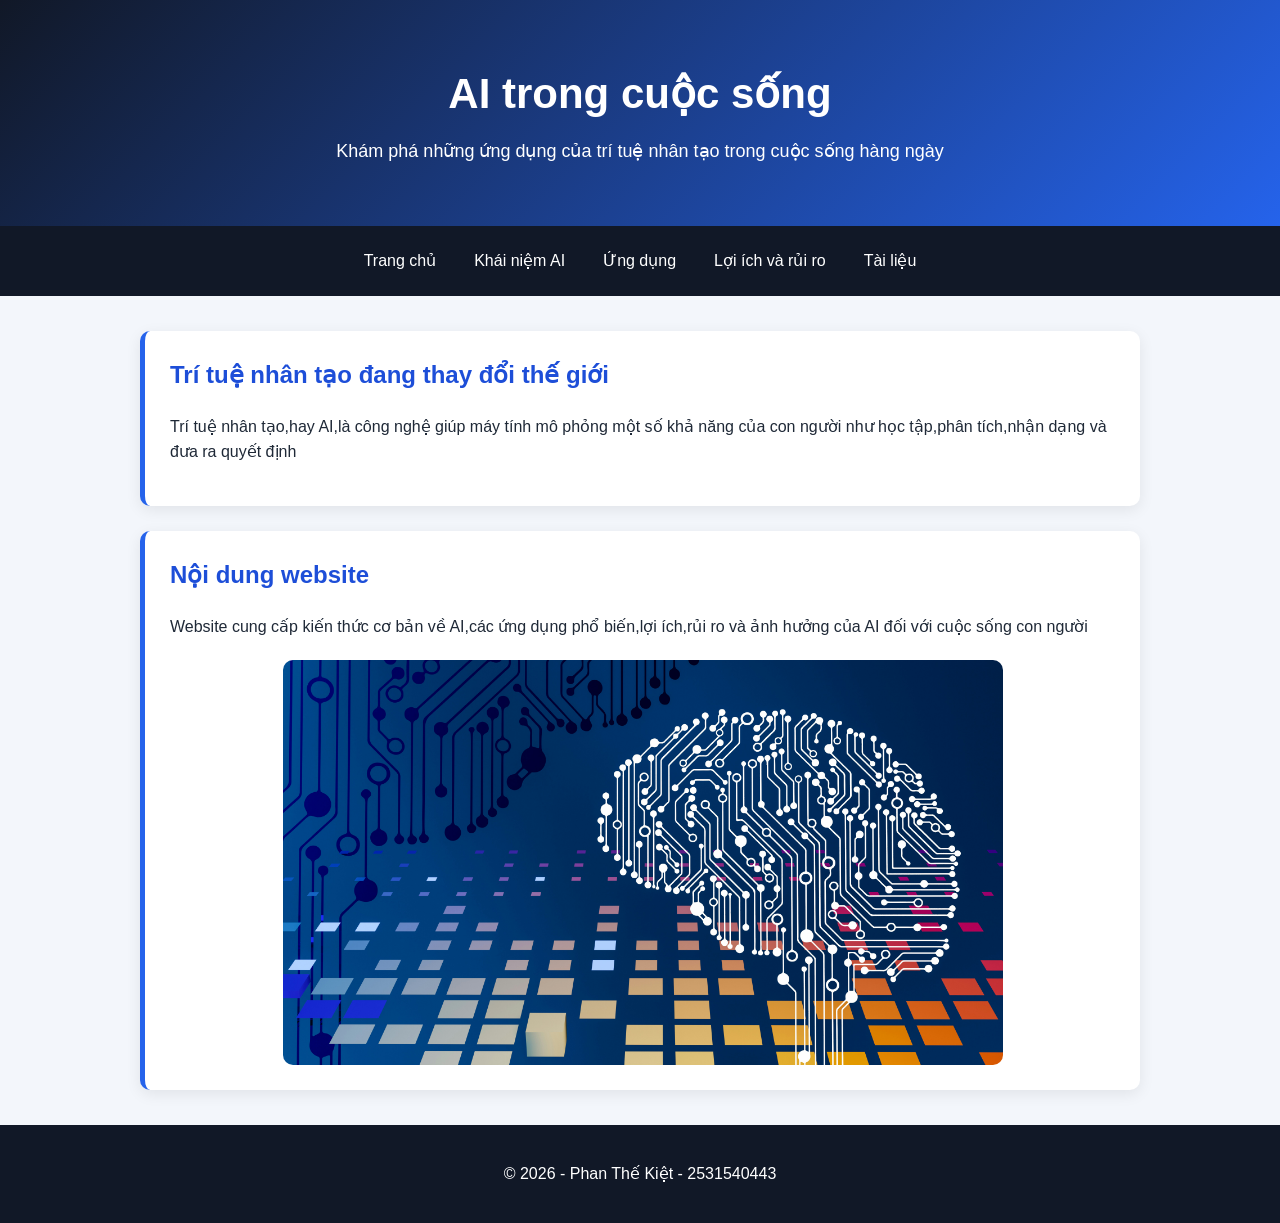
==== index.html @ 4ec98a43 "Add files via upload" ====
<!DOCTYPE html>
<html lang="vi">
<head>
    <meta charset="UTF-8">
    <meta name="viewport" content="width=device-width, initial-scale=1.0">
    <title>AI trong cuộc sống - Trang chủ</title>
        <link rel="stylesheet" href="css/style.css">
</head>
<body>
    <header>
        <h1>AI trong cuộc sống</h1>
        <p>Khám phá những ứng dụng của trí tuệ nhân tạo trong cuộc sống hàng ngày</p>
    </header>
    <nav>
        <a href="index.html">Trang chủ</a>
        <a href="khai-niem.html">Khái niệm AI</a>
        <a href="ung-dung.html">Ứng dụng </a>
        <a href="loi-ich-rui-ro.html">Lợi ích và rủi ro</a>
        <a href="tai-lieu.html">Tài liệu</a>
    </nav>
    <main>
        <section>
            <h2>Trí tuệ nhân tạo đang thay đổi thế giới</h2>
            <p>Trí tuệ nhân tạo,hay AI,là công nghệ giúp máy tính mô phỏng một số khả năng của con người như học tập,phân tích,nhận dạng và đưa ra quyết định</p>
        </section>
        <section>
            <h2>Nội dung website</h2>
            <p>Website cung cấp kiến thức cơ bản về AI,các ứng dụng phổ biến,lợi ích,rủi ro và ảnh hưởng của AI đối với cuộc sống con người</p>
            <img src="images/ai-home.jpg"
                    alt="Hình minh họa AI"
            >
        </section>
    </main>
    <footer>
        <p>&copy; 2026 - Phan Thế Kiệt - 2531540443</p>
    </footer>
</body>
</html>
---- css/style.css ----
/* Áp dụng cho toàn bộ phần tử */
* {
    box-sizing: border-box;
}

/* Giao diện chung */
body {
    margin: 0;
    font-family: Arial, Helvetica, sans-serif;
    line-height: 1.6;
    color: #1f2937;
    background-color: #f3f6fb;
}

/* Đầu trang */
header {
    padding: 60px 20px;
    text-align: center;
    color: white;
    background: linear-gradient(135deg, #111827, #2563eb);
}

header h1 {
    margin: 0;
    font-size: 42px;
}

header p {
    margin: 10px 0 0;
    font-size: 18px;
}

/* Thanh điều hướng */
nav {
    display: flex;
    justify-content: center;
    flex-wrap: wrap;
    gap: 8px;
    padding: 12px;
    background-color: #111827;
}

nav a {
    padding: 10px 15px;
    color: white;
    text-decoration: none;
    border-radius: 6px;
}

nav a:hover {
    background-color: #2563eb;
}

/* Nội dung chính */
main {
    width: min(1000px, 90%);
    margin: 35px auto;
}

section {
    margin-bottom: 25px;
    padding: 25px;
    background-color: white;
    border-left: 5px solid #2563eb;
    border-radius: 10px;
    box-shadow: 0 4px 15px rgba(0, 0, 0, 0.08);
}

section h2 {
    margin-top: 0;
    color: #1d4ed8;
}

/* Chân trang */
footer {
    padding: 20px;
    text-align: center;
    color: white;
    background-color: #111827;
}

/* Giao diện trên điện thoại */
@media (max-width: 600px) {
    header {
        padding: 40px 15px;
    }

    header h1 {
        font-size: 30px;
    }

    nav {
        flex-direction: column;
        text-align: center;
    }

    main {
        width: 92%;
    }

    section {
        padding: 18px;
    }
}
/* Khung lợi ích */
.benefit-box {
    border-left-color: #16a34a;
}

.benefit-box h2 {
    color: #15803d;
}

/* Khung rủi ro */
.risk-box {
    border-left-color: #dc2626;
}

.risk-box h2 {
    color: #b91c1c;
}
section img {
    display: block;
    width: 100%;
    max-width: 720px;
    height: auto;
    margin: 20px auto 0;
    border-radius: 10px;
}
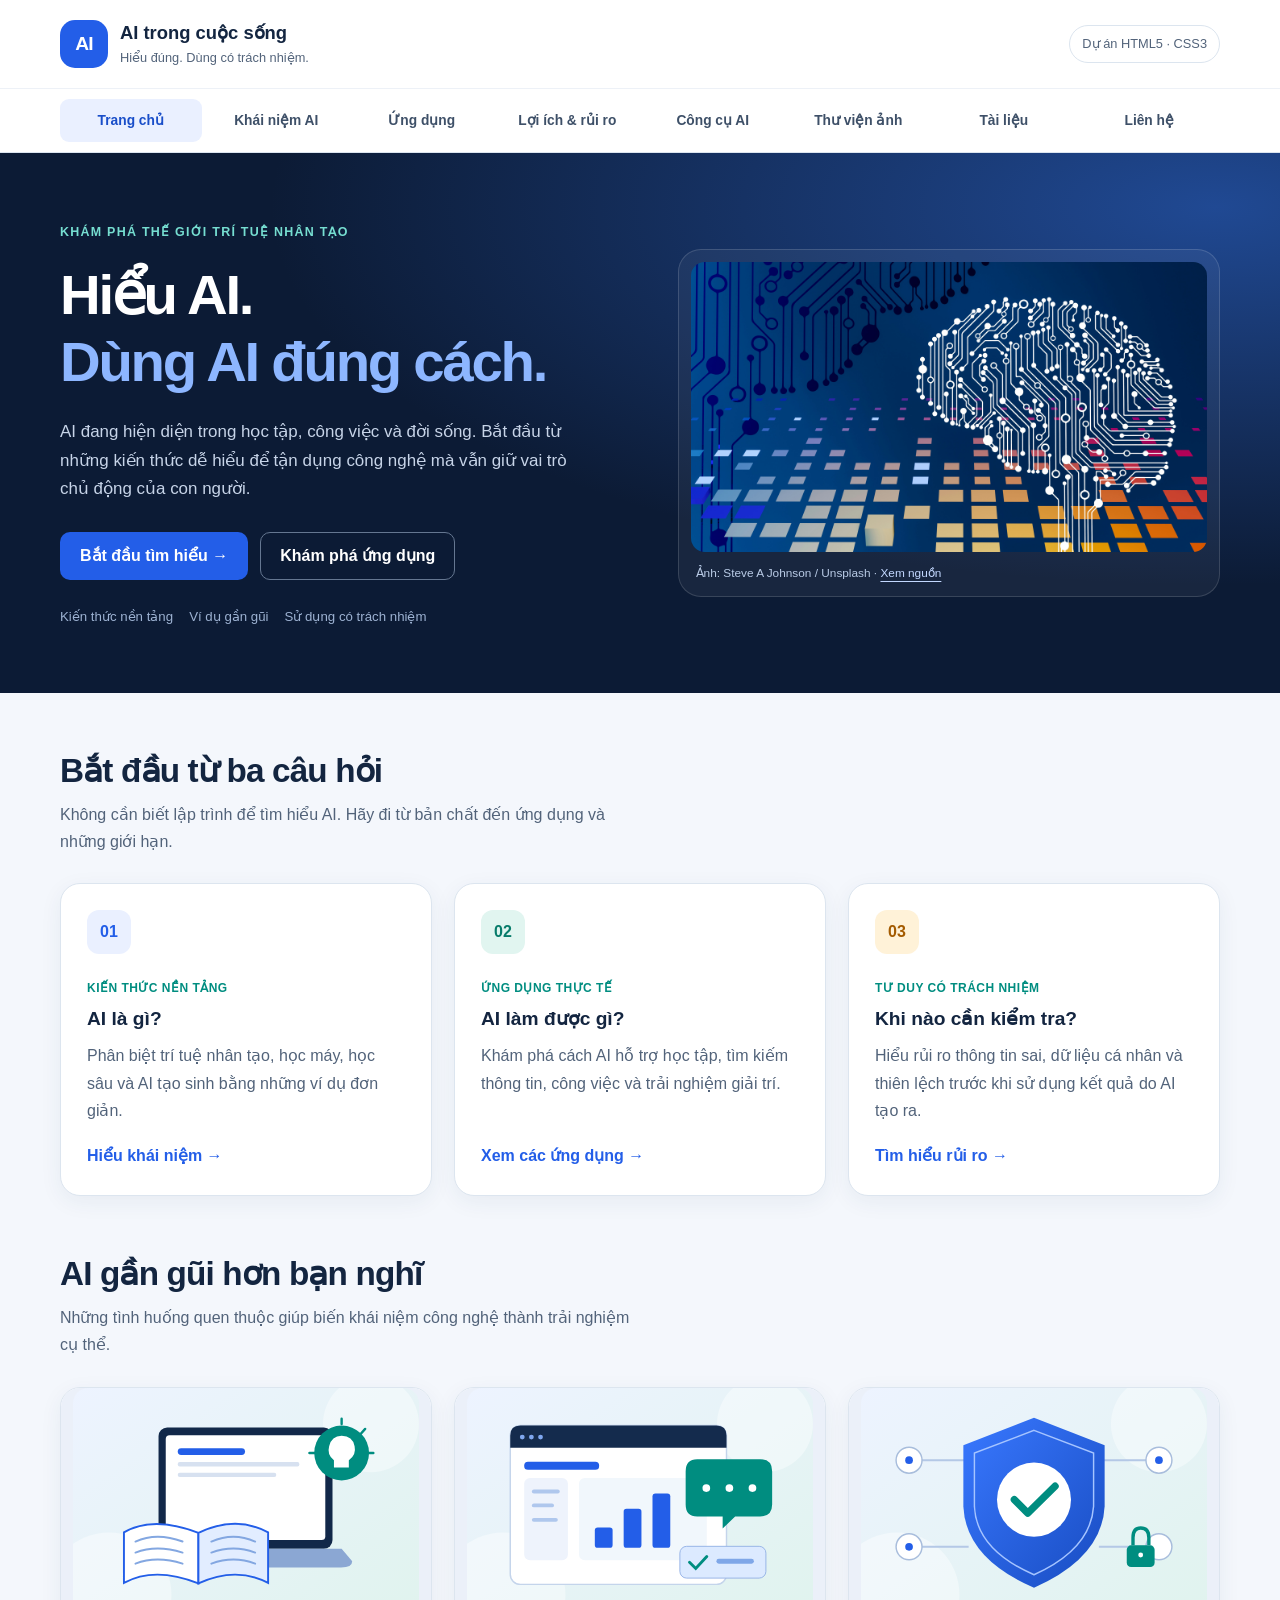
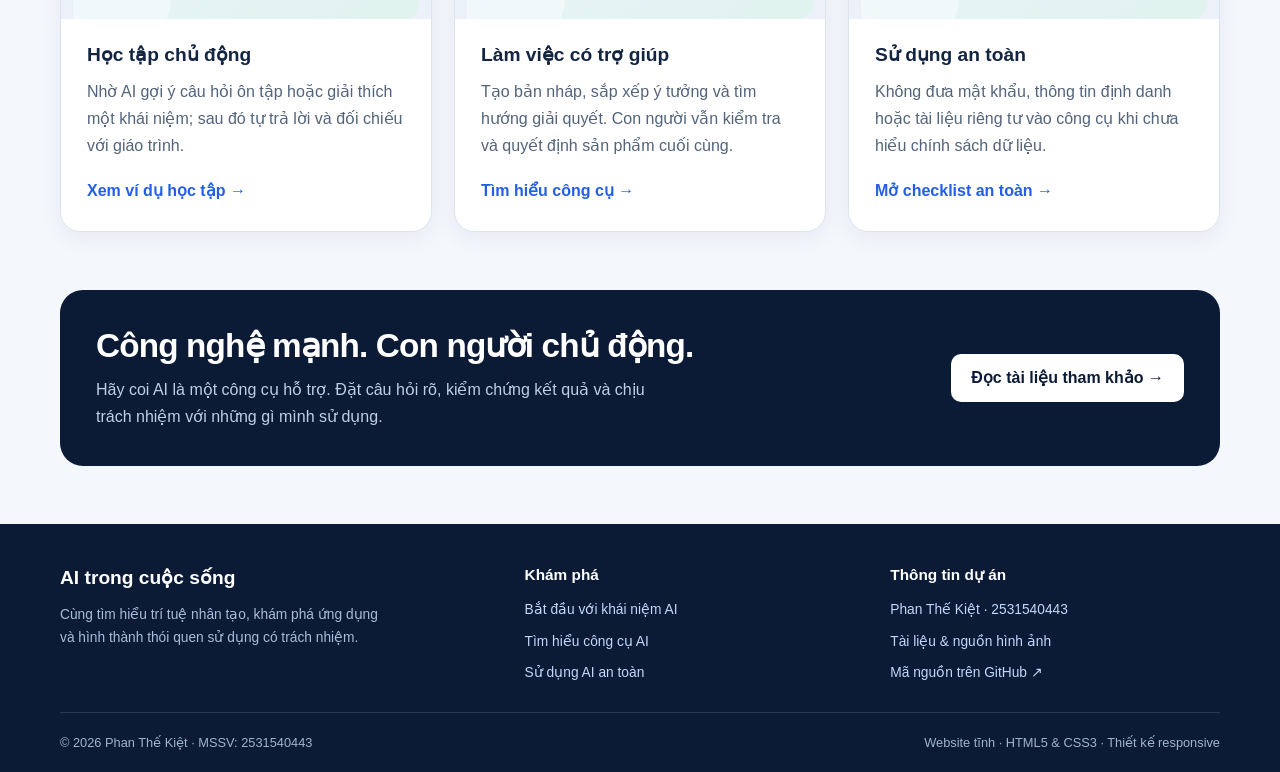
==== commit bfe51f30: "Add files via upload" ====
--- a/index.html
+++ b/index.html
@@ -1,40 +1,146 @@
-<!DOCTYPE html>
-<html lang="vi">
-<head>
-    <meta charset="UTF-8">
-    <meta name="viewport" content="width=device-width, initial-scale=1.0">
-    <title>AI trong cuộc sống - Trang chủ</title>
-        <link rel="stylesheet" href="css/style.css">
-</head>
-<body>
-    <header>
-        <h1>AI trong cuộc sống</h1>
-        <p>Khám phá những ứng dụng của trí tuệ nhân tạo trong cuộc sống hàng ngày</p>
-    </header>
-    <nav>
-        <a href="index.html">Trang chủ</a>
-        <a href="khai-niem.html">Khái niệm AI</a>
-        <a href="ung-dung.html">Ứng dụng </a>
-        <a href="loi-ich-rui-ro.html">Lợi ích và rủi ro</a>
-        <a href="tai-lieu.html">Tài liệu</a>
-    </nav>
-    <main>
-        <section>
-            <h2>Trí tuệ nhân tạo đang thay đổi thế giới</h2>
-            <p>Trí tuệ nhân tạo,hay AI,là công nghệ giúp máy tính mô phỏng một số khả năng của con người như học tập,phân tích,nhận dạng và đưa ra quyết định</p>
-        </section>
-        <section>
-            <h2>Nội dung website</h2>
-            <p>Website cung cấp kiến thức cơ bản về AI,các ứng dụng phổ biến,lợi ích,rủi ro và ảnh hưởng của AI đối với cuộc sống con người</p>
-            <img src="images/ai-home.jpg"
-                    alt="Hình minh họa AI"
-            >
-        </section>
-    </main>
-    <footer>
-        <p>&copy; 2026 - Phan Thế Kiệt - 2531540443</p>
-    </footer>
-</body>
-</html>
-       
-
+<!DOCTYPE html>
+<html lang="vi">
+<head>
+  <meta charset="UTF-8">
+  <meta name="viewport" content="width=device-width, initial-scale=1">
+  <meta name="description" content="Khám phá khái niệm, ứng dụng, công cụ và cách sử dụng trí tuệ nhân tạo có trách nhiệm.">
+  <title>Trang chủ | AI trong cuộc sống</title>
+  <link rel="icon" href="images/ai-network.svg" type="image/svg+xml">
+  <link rel="stylesheet" href="css/style.css">
+</head>
+<body>
+  <a class="skip-link" href="#noi-dung">Bỏ qua menu, đến nội dung</a>
+  <header class="site-header">
+    <div class="container brand-row">
+      <a class="brand" href="index.html" aria-label="AI trong cuộc sống — Trang chủ">
+        <span class="brand-mark" aria-hidden="true">AI</span>
+        <span class="brand-copy"><strong>AI trong cuộc sống</strong><small>Hiểu đúng. Dùng có trách nhiệm.</small></span>
+      </a>
+      <span class="project-badge">Dự án HTML5 · CSS3</span>
+    </div>
+    <nav class="site-nav" aria-label="Điều hướng chính">
+      <ul class="container nav-list">
+        <li><a href="index.html" aria-current="page">Trang chủ</a></li>
+        <li><a href="khai-niem.html">Khái niệm AI</a></li>
+        <li><a href="ung-dung.html">Ứng dụng</a></li>
+        <li><a href="loi-ich-rui-ro.html">Lợi ích &amp; rủi ro</a></li>
+        <li><a href="cong-cu-ai.html">Công cụ AI</a></li>
+        <li><a href="thu-vien-anh.html">Thư viện ảnh</a></li>
+        <li><a href="tai-lieu.html">Tài liệu</a></li>
+        <li><a href="lien-he.html">Liên hệ</a></li>
+      </ul>
+    </nav>
+  </header>
+  <main id="noi-dung">
+    <section class="home-hero">
+      <div class="container hero-grid">
+        <div>
+          <span class="eyebrow">Khám phá thế giới trí tuệ nhân tạo</span>
+          <h1>Hiểu AI.<br><span>Dùng AI đúng cách.</span></h1>
+          <p class="hero-lead">AI đang hiện diện trong học tập, công việc và đời sống. Bắt đầu từ những kiến thức dễ hiểu để tận dụng công nghệ mà vẫn giữ vai trò chủ động của con người.</p>
+          <div class="button-row">
+            <a class="btn btn-primary" href="khai-niem.html">Bắt đầu tìm hiểu →</a>
+            <a class="btn btn-outline" href="ung-dung.html">Khám phá ứng dụng</a>
+          </div>
+          <p class="hero-meta"><span>Kiến thức nền tảng</span><span>Ví dụ gần gũi</span><span>Sử dụng có trách nhiệm</span></p>
+        </div>
+        <figure class="hero-visual">
+          <img src="images/ai-home.jpg" alt="Bảng mạch với chi tiết gợi hình bộ não, minh họa công nghệ trí tuệ nhân tạo" width="5120" height="2880" fetchpriority="high">
+          <figcaption>Ảnh: Steve A Johnson / Unsplash · <a href="tai-lieu.html#nguon-hinh-anh">Xem nguồn</a></figcaption>
+        </figure>
+      </div>
+    </section>
+    <section class="section-space" id="bat-dau">
+      <div class="container">
+        <div class="section-heading"><div><h2>Bắt đầu từ ba câu hỏi</h2><p>Không cần biết lập trình để tìm hiểu AI. Hãy đi từ bản chất đến ứng dụng và những giới hạn.</p></div></div>
+        <div class="card-grid">
+          <article class="card">
+            <span class="card-icon" aria-hidden="true">01</span>
+            <span class="card-tag">Kiến thức nền tảng</span>
+            <h3>AI là gì?</h3>
+            <p>Phân biệt trí tuệ nhân tạo, học máy, học sâu và AI tạo sinh bằng những ví dụ đơn giản.</p>
+            <a class="text-link" href="khai-niem.html">Hiểu khái niệm</a>
+          </article>
+          <article class="card">
+            <span class="card-icon teal" aria-hidden="true">02</span>
+            <span class="card-tag">Ứng dụng thực tế</span>
+            <h3>AI làm được gì?</h3>
+            <p>Khám phá cách AI hỗ trợ học tập, tìm kiếm thông tin, công việc và trải nghiệm giải trí.</p>
+            <a class="text-link" href="ung-dung.html">Xem các ứng dụng</a>
+          </article>
+          <article class="card">
+            <span class="card-icon amber" aria-hidden="true">03</span>
+            <span class="card-tag">Tư duy có trách nhiệm</span>
+            <h3>Khi nào cần kiểm tra?</h3>
+            <p>Hiểu rủi ro thông tin sai, dữ liệu cá nhân và thiên lệch trước khi sử dụng kết quả do AI tạo ra.</p>
+            <a class="text-link" href="loi-ich-rui-ro.html">Tìm hiểu rủi ro</a>
+          </article>
+        </div>
+      </div>
+    </section>
+    <section class="section-space" id="gan-gui">
+      <div class="container">
+        <div class="section-heading"><div><h2>AI gần gũi hơn bạn nghĩ</h2><p>Những tình huống quen thuộc giúp biến khái niệm công nghệ thành trải nghiệm cụ thể.</p></div></div>
+        <div class="card-grid">
+          <article class="card">
+            <div class="card-media"><img src="images/ai-learning.svg" alt="Máy tính và sách mở minh họa việc học có AI hỗ trợ" width="720" height="480" loading="lazy"></div>
+            <h3>Học tập chủ động</h3>
+            <p>Nhờ AI gợi ý câu hỏi ôn tập hoặc giải thích một khái niệm; sau đó tự trả lời và đối chiếu với giáo trình.</p>
+            <a class="text-link" href="ung-dung.html#giao-duc">Xem ví dụ học tập</a>
+          </article>
+          <article class="card">
+            <div class="card-media"><img src="images/ai-workspace.svg" alt="Cửa sổ công việc với biểu đồ và hội thoại AI" width="720" height="480" loading="lazy"></div>
+            <h3>Làm việc có trợ giúp</h3>
+            <p>Tạo bản nháp, sắp xếp ý tưởng và tìm hướng giải quyết. Con người vẫn kiểm tra và quyết định sản phẩm cuối cùng.</p>
+            <a class="text-link" href="cong-cu-ai.html">Tìm hiểu công cụ</a>
+          </article>
+          <article class="card">
+            <div class="card-media"><img src="images/ai-safe.svg" alt="Tấm khiên có dấu xác nhận minh họa việc dùng AI an toàn" width="720" height="480" loading="lazy"></div>
+            <h3>Sử dụng an toàn</h3>
+            <p>Không đưa mật khẩu, thông tin định danh hoặc tài liệu riêng tư vào công cụ khi chưa hiểu chính sách dữ liệu.</p>
+            <a class="text-link" href="loi-ich-rui-ro.html#kiem-tra">Mở checklist an toàn</a>
+          </article>
+        </div>
+      </div>
+    </section>
+    <section class="section-space">
+      <div class="container">
+        <div class="cta-band">
+          <div><h2>Công nghệ mạnh. Con người chủ động.</h2><p>Hãy coi AI là một công cụ hỗ trợ. Đặt câu hỏi rõ, kiểm chứng kết quả và chịu trách nhiệm với những gì mình sử dụng.</p></div>
+          <a class="btn btn-light" href="tai-lieu.html">Đọc tài liệu tham khảo →</a>
+        </div>
+      </div>
+    </section>
+  </main>
+  <footer class="site-footer">
+    <div class="container">
+      <div class="footer-grid">
+        <div>
+          <h2>AI trong cuộc sống</h2>
+          <p>Cùng tìm hiểu trí tuệ nhân tạo, khám phá ứng dụng và hình thành thói quen sử dụng có trách nhiệm.</p>
+        </div>
+        <div>
+          <h3>Khám phá</h3>
+          <ul>
+            <li><a href="khai-niem.html">Bắt đầu với khái niệm AI</a></li>
+            <li><a href="cong-cu-ai.html">Tìm hiểu công cụ AI</a></li>
+            <li><a href="loi-ich-rui-ro.html">Sử dụng AI an toàn</a></li>
+          </ul>
+        </div>
+        <div>
+          <h3>Thông tin dự án</h3>
+          <ul>
+            <li><a href="lien-he.html">Phan Thế Kiệt · 2531540443</a></li>
+            <li><a href="tai-lieu.html">Tài liệu &amp; nguồn hình ảnh</a></li>
+            <li><a href="https://github.com/Tkittt/AI-Website" target="_blank" rel="noopener noreferrer">Mã nguồn trên GitHub ↗</a></li>
+          </ul>
+        </div>
+      </div>
+      <div class="footer-bottom">
+        <p>&copy; 2026 Phan Thế Kiệt · MSSV: 2531540443</p>
+        <p>Website tĩnh · HTML5 &amp; CSS3 · Thiết kế responsive</p>
+      </div>
+    </div>
+  </footer>
+</body>
+</html>
--- a/css/style.css
+++ b/css/style.css
@@ -1,129 +1,221 @@
-/* Áp dụng cho toàn bộ phần tử */
-* {
-    box-sizing: border-box;
-}
-
-/* Giao diện chung */
-body {
-    margin: 0;
-    font-family: Arial, Helvetica, sans-serif;
-    line-height: 1.6;
-    color: #1f2937;
-    background-color: #f3f6fb;
-}
-
-/* Đầu trang */
-header {
-    padding: 60px 20px;
-    text-align: center;
-    color: white;
-    background: linear-gradient(135deg, #111827, #2563eb);
-}
-
-header h1 {
-    margin: 0;
-    font-size: 42px;
-}
-
-header p {
-    margin: 10px 0 0;
-    font-size: 18px;
-}
-
-/* Thanh điều hướng */
-nav {
-    display: flex;
-    justify-content: center;
-    flex-wrap: wrap;
-    gap: 8px;
-    padding: 12px;
-    background-color: #111827;
-}
-
-nav a {
-    padding: 10px 15px;
-    color: white;
-    text-decoration: none;
-    border-radius: 6px;
-}
-
-nav a:hover {
-    background-color: #2563eb;
-}
-
-/* Nội dung chính */
-main {
-    width: min(1000px, 90%);
-    margin: 35px auto;
-}
-
-section {
-    margin-bottom: 25px;
-    padding: 25px;
-    background-color: white;
-    border-left: 5px solid #2563eb;
-    border-radius: 10px;
-    box-shadow: 0 4px 15px rgba(0, 0, 0, 0.08);
-}
-
-section h2 {
-    margin-top: 0;
-    color: #1d4ed8;
-}
-
-/* Chân trang */
-footer {
-    padding: 20px;
-    text-align: center;
-    color: white;
-    background-color: #111827;
-}
-
-/* Giao diện trên điện thoại */
-@media (max-width: 600px) {
-    header {
-        padding: 40px 15px;
-    }
-
-    header h1 {
-        font-size: 30px;
-    }
-
-    nav {
-        flex-direction: column;
-        text-align: center;
-    }
-
-    main {
-        width: 92%;
-    }
-
-    section {
-        padding: 18px;
-    }
-}
-/* Khung lợi ích */
-.benefit-box {
-    border-left-color: #16a34a;
-}
-
-.benefit-box h2 {
-    color: #15803d;
-}
-
-/* Khung rủi ro */
-.risk-box {
-    border-left-color: #dc2626;
-}
-
-.risk-box h2 {
-    color: #b91c1c;
-}
-section img {
-    display: block;
-    width: 100%;
-    max-width: 720px;
-    height: auto;
-    margin: 20px auto 0;
-    border-radius: 10px;
-}+/* AI trong cuộc sống — HTML5 / CSS3; không dùng framework. */
+:root {
+  --ink: #132540;
+  --muted: #52637a;
+  --blue: #235ee8;
+  --teal: #008d80;
+  --navy: #0c1b35;
+  --line: #dce5ef;
+  --paper: #ffffff;
+  --wash: #f4f7fc;
+  --radius: 20px;
+}
+* { box-sizing: border-box; }
+html { scroll-behavior: smooth; }
+body {
+  margin: 0;
+  font-family: "Segoe UI", Arial, Helvetica, sans-serif;
+  color: var(--ink);
+  background: var(--wash);
+  line-height: 1.7;
+}
+img, svg { display: block; max-width: 100%; }
+img { height: auto; }
+a { color: var(--blue); text-underline-offset: 4px; overflow-wrap: anywhere; }
+a:hover { color: #1645b7; }
+button, input, textarea { font: inherit; }
+h1, h2, h3, p, figure { margin-top: 0; }
+h1, h2, h3 { line-height: 1.2; }
+h1 { font-size: clamp(2.25rem, 4.4vw, 3.8rem); letter-spacing: -0.04em; margin-bottom: 22px; }
+h2 { font-size: clamp(1.7rem, 2.6vw, 2.3rem); letter-spacing: -0.025em; margin-bottom: 16px; }
+h3 { font-size: 1.2rem; margin-bottom: 12px; }
+p { margin-bottom: 18px; }
+ul, ol { padding-left: 24px; }
+li + li { margin-top: 8px; }
+:focus-visible { outline: 3px solid #e19a15; outline-offset: 4px; }
+[id] { scroll-margin-top: 24px; }
+.container { width: min(1160px, calc(100% - 48px)); margin-inline: auto; }
+.skip-link {
+  position: absolute; top: 12px; left: 12px; z-index: 10;
+  padding: 10px 16px; background: white; color: var(--navy);
+  border: 2px solid var(--blue); border-radius: 8px; transform: translateY(-160%);
+}
+.skip-link:focus { transform: translateY(0); }
+.visually-hidden { position: absolute; width: 1px; height: 1px; padding: 0; margin: -1px; overflow: hidden; clip-path: inset(50%); white-space: nowrap; border: 0; }
+/* Header và menu chung cho tám trang. */
+.site-header { background: var(--paper); border-bottom: 1px solid var(--line); }
+.brand-row { display: flex; align-items: center; justify-content: space-between; gap: 20px; padding-block: 20px; }
+.brand { display: flex; align-items: center; gap: 12px; color: var(--ink); text-decoration: none; min-width: 0; }
+.brand-mark {
+  flex: 0 0 48px; width: 48px; height: 48px; display: grid; place-items: center;
+  color: white; font-size: 1.2rem; font-weight: 800; letter-spacing: -0.05em;
+  background: var(--blue); border-radius: 15px;
+}
+.brand-copy { display: flex; flex-direction: column; line-height: 1.35; }
+.brand-copy strong { font-size: 1.15rem; }
+.brand-copy small { color: var(--muted); font-size: 0.8rem; margin-top: 3px; }
+.project-badge { padding: 7px 12px; border: 1px solid var(--line); border-radius: 999px; color: var(--muted); font-size: 0.8rem; white-space: nowrap; }
+.site-nav { border-top: 1px solid #edf1f7; }
+.nav-list { display: grid; grid-template-columns: repeat(8, minmax(0, 1fr)); gap: 4px; list-style: none; padding: 10px 0; margin: 0 auto; }
+.nav-list li { min-width: 0; margin: 0; }
+.nav-list a { display: flex; align-items: center; justify-content: center; height: 100%; padding: 10px 6px; border-radius: 9px; text-align: center; text-decoration: none; color: #3e5068; font-size: 0.86rem; font-weight: 600; }
+.nav-list a:hover { background: #f0f4fc; color: var(--blue); }
+.nav-list a[aria-current="page"] { background: #eaf0ff; color: #194ec9; }
+/* Hero: hai cột trên màn hình rộng, một cột trên màn hình nhỏ. */
+.home-hero { padding: 64px 0; color: white; background: radial-gradient(ellipse at 95% 10%, #204993 0, transparent 55%), var(--navy); }
+.hero-grid { display: grid; grid-template-columns: 1.05fr 1fr; align-items: center; gap: 48px; }
+.hero-grid > *, .split > *, .card-grid > *, .footer-grid > * { min-width: 0; }
+.eyebrow { display: inline-block; margin-bottom: 17px; color: var(--teal); font-size: 0.78rem; font-weight: 700; letter-spacing: 0.1em; text-transform: uppercase; }
+.home-hero .eyebrow { color: #76ded1; }
+.home-hero h1 span { color: #8db6ff; }
+.hero-lead { color: #c7d4e8; font-size: 1.06rem; max-width: 56ch; }
+.button-row { display: flex; flex-wrap: wrap; gap: 12px; margin-top: 28px; }
+.btn { display: inline-flex; align-items: center; justify-content: center; gap: 8px; padding: 11px 19px; border: 1px solid transparent; border-radius: 10px; font-weight: 600; text-decoration: none; line-height: 1.5; text-align: center; }
+.btn-primary { background: var(--blue); color: white; }
+.btn-primary:hover { background: #194dca; color: white; }
+.btn-light { background: white; color: var(--navy); }
+.btn-light:hover { background: #e7efff; color: var(--navy); }
+.btn-outline { border-color: #657791; color: white; background: transparent; }
+.btn-outline:hover { background: #233b5d; color: white; }
+.btn-secondary { background: #eaf0ff; color: #194ec9; }
+.btn-secondary:hover { background: #d9e5ff; }
+.hero-meta { display: flex; gap: 16px; flex-wrap: wrap; margin: 26px 0 0; color: #9db2d2; font-size: 0.83rem; }
+.hero-visual { margin: 0; padding: 12px; background: #ffffff0d; border: 1px solid #ffffff24; border-radius: 23px; }
+.hero-visual img { width: 100%; border-radius: 14px; }
+.hero-visual figcaption { color: #b9cbe6; font-size: 0.74rem; margin: 11px 5px 1px; }
+.hero-visual a { color: #c3d8ff; }
+.page-hero { padding: 48px 0; background: #eaf0fb; border-bottom: 1px solid var(--line); }
+.page-hero .hero-grid { grid-template-columns: 1.6fr 1fr; gap: 40px; }
+.page-hero h1 { font-size: clamp(2rem, 4vw, 3.1rem); }
+.page-hero .hero-lead { color: var(--muted); margin-bottom: 0; }
+.hero-illustration { width: 100%; max-width: 330px; justify-self: end; }
+.section-space { padding: 58px 0; }
+.section-space + .section-space { padding-top: 0; }
+.section-heading { display: flex; align-items: end; justify-content: space-between; gap: 24px; margin-bottom: 28px; }
+.section-heading h2 { margin-bottom: 10px; }
+.section-heading p { color: var(--muted); max-width: 64ch; margin-bottom: 0; }
+.section-heading .text-link { flex-shrink: 0; }
+/* Grid, card và các khối nội dung. */
+.card-grid { display: grid; grid-template-columns: repeat(3, minmax(0, 1fr)); gap: 22px; }
+.grid-two { grid-template-columns: repeat(2, minmax(0, 1fr)); }
+.card { display: flex; flex-direction: column; background: white; border: 1px solid var(--line); border-radius: var(--radius); padding: 26px; box-shadow: 0 6px 22px #233f6310; }
+.card p { color: var(--muted); }
+.card > :last-child { margin-bottom: 0; }
+.card-icon { display: grid; place-items: center; width: 44px; height: 44px; border-radius: 12px; background: #eaf0ff; color: var(--blue); font-size: 1rem; font-weight: 800; margin-bottom: 24px; }
+.card-icon.teal { background: #e1f5f0; color: #087c6b; }
+.card-icon.amber { background: #fff2d8; color: #a45b00; }
+.card-tag { color: var(--teal); font-size: 0.75rem; font-weight: 700; text-transform: uppercase; letter-spacing: 0.04em; margin-bottom: 9px; }
+.text-link { display: inline-block; color: var(--blue); font-weight: 650; text-decoration: none; }
+.text-link::after { content: " →"; }
+.text-link:hover { text-decoration: underline; }
+.card .text-link, .card .btn { margin-top: auto; align-self: start; }
+.card-media { margin: -26px -26px 24px; border-radius: 19px 19px 0 0; overflow: hidden; background: #ebf0f9; aspect-ratio: 16 / 10; }
+.card-media img { width: 100%; height: 100%; object-fit: contain; }
+.card-media.photo img { object-fit: cover; }
+.media-caption { font-size: 0.8rem; color: var(--muted); }
+.split { display: grid; grid-template-columns: repeat(2, minmax(0, 1fr)); gap: 28px; align-items: start; }
+.panel { padding: 32px; border-radius: var(--radius); background: white; border: 1px solid var(--line); }
+.panel h2 { font-size: 1.65rem; }
+.panel p { color: var(--muted); }
+.panel > :last-child { margin-bottom: 0; }
+.panel-tint { background: #e8f5f0; border-color: #cce7dd; }
+.panel-warning { background: #fff7e8; border-color: #f1ddba; }
+.note { margin-top: 26px; padding: 19px 22px; border-left: 4px solid var(--teal); border-radius: 0 12px 12px 0; background: #e9f5f2; color: #224c44; }
+.note p { margin: 0; }
+.note a { color: #096c64; }
+.source-note { color: var(--muted); font-size: 0.83rem; margin-top: 22px; margin-bottom: 0; }
+.cta-band { display: grid; grid-template-columns: 1fr auto; align-items: center; gap: 28px; padding: 36px; color: white; background: var(--navy); border-radius: 23px; }
+.cta-band h2 { margin-bottom: 10px; }
+.cta-band p { color: #bfcfe5; margin-bottom: 0; max-width: 66ch; }
+.check-list { list-style: none; padding: 0; }
+.check-list li { position: relative; padding-left: 27px; }
+.check-list li::before { content: "✓"; position: absolute; left: 0; color: var(--teal); font-weight: 800; }
+.prompt-box { white-space: pre-wrap; overflow-wrap: anywhere; padding: 24px; border: 1px dashed #9bb3dd; border-radius: 12px; background: #f4f7fd; font-size: 0.95rem; line-height: 1.8; font-family: inherit; }
+.faq { display: grid; gap: 12px; }
+.faq details { padding: 18px 22px; border: 1px solid var(--line); background: white; border-radius: 13px; }
+.faq summary { cursor: pointer; font-weight: 650; }
+.faq details p { color: var(--muted); margin: 15px 0 0; }
+.profile-mark { width: 66px; height: 66px; display: grid; place-items: center; background: #eaf0ff; color: var(--blue); font-size: 1.4rem; font-weight: 750; border-radius: 20px; margin-bottom: 24px; }
+dl { margin: 0; }
+dl > div { padding: 14px 0; border-top: 1px solid var(--line); }
+dt { color: var(--muted); font-size: 0.82rem; margin-bottom: 4px; }
+dd { margin: 0; font-weight: 600; }
+.source-list { display: grid; gap: 18px; }
+.source-item { padding: 26px; background: white; border: 1px solid var(--line); border-radius: 16px; }
+.source-item h3 { margin-bottom: 10px; }
+.source-item p { color: var(--muted); margin-bottom: 14px; }
+.source-item > :last-child { margin-bottom: 0; }
+.tool-source-list { display: flex; flex-wrap: wrap; gap: 10px; list-style: none; padding: 0; margin: 20px 0 0; }
+.tool-source-list li { margin: 0; }
+.tool-source-list a { display: block; padding: 8px 13px; background: #eaf0ff; border-radius: 8px; }
+/* Chân trang và trạng thái hỗ trợ tiếp cận. */
+.site-footer { color: #dbe5f4; background: var(--navy); padding: 42px 0 18px; margin-top: 0; }
+.footer-grid { display: grid; grid-template-columns: 1.3fr 1fr 1fr; gap: 36px; }
+.footer-grid h2 { color: white; font-size: 1.2rem; margin-bottom: 14px; letter-spacing: 0; }
+.footer-grid h3 { color: white; font-size: 0.96rem; margin-bottom: 14px; }
+.footer-grid p { color: #a8bdd9; font-size: 0.86rem; max-width: 42ch; }
+.footer-grid ul { list-style: none; padding: 0; margin: 0; font-size: 0.86rem; }
+.footer-grid a { color: #c2d7fa; text-decoration: none; }
+.footer-grid a:hover { color: white; text-decoration: underline; }
+.footer-bottom { display: flex; justify-content: space-between; gap: 16px; flex-wrap: wrap; border-top: 1px solid #2b3b55; padding-top: 19px; margin-top: 28px; color: #9fb4cf; font-size: 0.8rem; }
+.footer-bottom p { margin: 0; }
+/* Tablet: hai cột nội dung, bốn cột menu. */
+@media (max-width: 960px) {
+  .nav-list { grid-template-columns: repeat(4, minmax(0, 1fr)); }
+  .hero-grid { gap: 30px; }
+  .home-hero { padding: 48px 0; }
+  .home-hero h1 { font-size: 2.55rem; }
+  .card-grid { grid-template-columns: repeat(2, minmax(0, 1fr)); }
+  .grid-two { grid-template-columns: repeat(2, minmax(0, 1fr)); }
+  .footer-grid { grid-template-columns: 1.2fr 1fr; }
+  .footer-grid > :last-child { grid-column: 1 / -1; }
+  .cta-band { grid-template-columns: 1fr; }
+  .cta-band .btn { justify-self: start; }
+}
+/* Tablet nhỏ: hero và nội dung đôi xếp dọc. */
+@media (max-width: 700px) {
+  .hero-grid, .page-hero .hero-grid, .split { grid-template-columns: 1fr; }
+  .hero-visual { max-width: 560px; }
+  .hero-illustration { max-width: 260px; justify-self: center; }
+  .page-hero { padding: 35px 0; }
+  .page-hero .hero-grid { gap: 24px; }
+  .section-heading { flex-direction: column; align-items: start; gap: 12px; }
+  .project-badge { display: none; }
+}
+/* Mobile: một cột nội dung, hai cột menu. */
+@media (max-width: 600px) {
+  .container { width: calc(100% - 32px); }
+  .brand-row { padding-block: 15px; }
+  .brand-mark { width: 42px; height: 42px; flex-basis: 42px; border-radius: 12px; }
+  .brand-copy strong { font-size: 1.02rem; }
+  .nav-list { grid-template-columns: repeat(2, minmax(0, 1fr)); gap: 4px; padding-block: 8px; }
+  .nav-list a { font-size: 0.84rem; padding: 9px 7px; }
+  .home-hero { padding: 36px 0; }
+  .home-hero h1 { font-size: 2.35rem; }
+  .hero-lead { font-size: 1rem; }
+  .hero-grid { gap: 30px; }
+  .hero-meta { gap: 7px 16px; font-size: 0.77rem; }
+  .card-grid, .grid-two { grid-template-columns: 1fr; gap: 18px; }
+  .section-space { padding: 38px 0; }
+  .section-heading { margin-bottom: 22px; }
+  .card { padding: 23px; border-radius: 16px; }
+  .card-media { margin: -23px -23px 22px; border-radius: 15px 15px 0 0; }
+  .panel, .cta-band { padding: 24px; border-radius: 16px; }
+  .source-item { padding: 22px; }
+  .footer-grid { grid-template-columns: 1fr; gap: 25px; }
+  .footer-grid > :last-child { grid-column: auto; }
+  .footer-bottom { display: block; }
+  .footer-bottom p + p { margin-top: 7px; }
+  .prompt-box { padding: 18px; }
+}
+@media (prefers-reduced-motion: reduce) {
+  html { scroll-behavior: auto; }
+}
+@media print {
+  body { background: white; color: black; }
+  .site-nav, .button-row, .skip-link { display: none; }
+  .home-hero, .page-hero, .site-footer { background: white; color: black; }
+  .hero-lead, .footer-grid p, .footer-bottom { color: #333; }
+  .card, .panel { box-shadow: none; break-inside: avoid; }
+  .section-space { padding: 20px 0; }
+}
